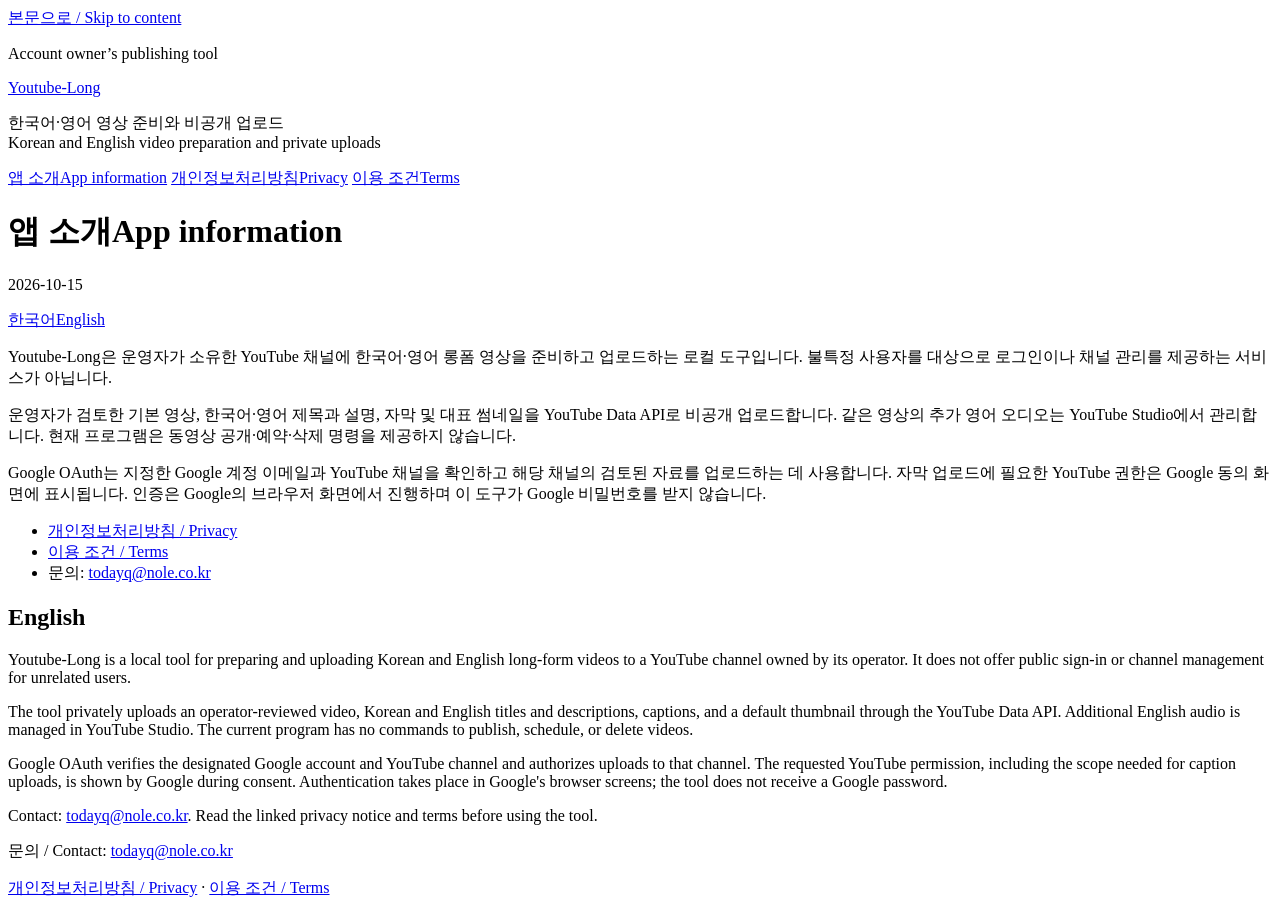
==== index.html @ 77531eec "Add approved public app information" ====
<!doctype html>
<html lang="ko">
<head>
  <meta charset="utf-8">
  <meta name="viewport" content="width=device-width,initial-scale=1">
  <meta name="description" content="Youtube-Long 앱 소개, 개인정보처리방침 및 이용 조건. App information, privacy and terms.">
  <meta http-equiv="Content-Security-Policy" content="default-src 'none'; style-src 'self'; base-uri 'none'; form-action 'none'">
  <title>Youtube-Long · 앱 소개 / App information</title>
  <link rel="stylesheet" href="styles.css">
</head>
<body>
  <a class="skip" href="#content">본문으로 / Skip to content</a>
  <div class="page">
    <header>
      <p class="eyebrow" lang="en">Account owner’s publishing tool</p>
      <a class="brand" href="index.html">Youtube-Long</a>
      <p class="intro">한국어·영어 영상 준비와 비공개 업로드<br><span lang="en">Korean and English video preparation and private uploads</span></p>
      <nav aria-label="문서 / Documents"><a href="index.html" aria-current="page">앱 소개<span lang="en">App information</span></a>
<a href="privacy.html">개인정보처리방침<span lang="en">Privacy</span></a>
<a href="terms.html">이용 조건<span lang="en">Terms</span></a></nav>
    </header>
    <main id="content">
      <div class="document-heading"><h1>앱 소개<span lang="en">App information</span></h1><p class="date">2026-10-15</p></div>
      <div class="language-nav"><a href="#korean" lang="ko">한국어</a><a href="#english" lang="en">English</a></div>
      <section id="korean" lang="ko" aria-label="한국어"><p>Youtube-Long은 운영자가 소유한 YouTube 채널에 한국어·영어 롱폼 영상을 준비하고 업로드하는 로컬 도구입니다. 불특정 사용자를 대상으로 로그인이나 채널 관리를 제공하는 서비스가 아닙니다.</p>
<p>운영자가 검토한 기본 영상, 한국어·영어 제목과 설명, 자막 및 대표 썸네일을 YouTube Data API로 비공개 업로드합니다. 같은 영상의 추가 영어 오디오는 YouTube Studio에서 관리합니다. 현재 프로그램은 동영상 공개·예약·삭제 명령을 제공하지 않습니다.</p>
<p>Google OAuth는 지정한 Google 계정 이메일과 YouTube 채널을 확인하고 해당 채널의 검토된 자료를 업로드하는 데 사용합니다. 자막 업로드에 필요한 YouTube 권한은 Google 동의 화면에 표시됩니다. 인증은 Google의 브라우저 화면에서 진행하며 이 도구가 Google 비밀번호를 받지 않습니다.</p>
<ul>
<li><a href="privacy.html">개인정보처리방침 / Privacy</a></li>
<li><a href="terms.html">이용 조건 / Terms</a></li>
<li>문의: <a href="mailto:todayq@nole.co.kr">todayq@nole.co.kr</a></li>
</ul>
</section>
      <section id="english" lang="en" aria-label="English"><h2>English</h2><p>Youtube-Long is a local tool for preparing and uploading Korean and English long-form videos to a YouTube channel owned by its operator. It does not offer public sign-in or channel management for unrelated users.</p>
<p>The tool privately uploads an operator-reviewed video, Korean and English titles and descriptions, captions, and a default thumbnail through the YouTube Data API. Additional English audio is managed in YouTube Studio. The current program has no commands to publish, schedule, or delete videos.</p>
<p>Google OAuth verifies the designated Google account and YouTube channel and authorizes uploads to that channel. The requested YouTube permission, including the scope needed for caption uploads, is shown by Google during consent. Authentication takes place in Google&#39;s browser screens; the tool does not receive a Google password.</p>
<p>Contact: <a href="mailto:todayq@nole.co.kr">todayq@nole.co.kr</a>. Read the linked privacy notice and terms before using the tool.</p>
</section>
    </main>
    <footer><p>문의 / Contact: <a href="mailto:todayq@nole.co.kr">todayq@nole.co.kr</a></p><p><a href="privacy.html">개인정보처리방침 / Privacy</a> · <a href="terms.html">이용 조건 / Terms</a></p></footer>
  </div>
</body>
</html>
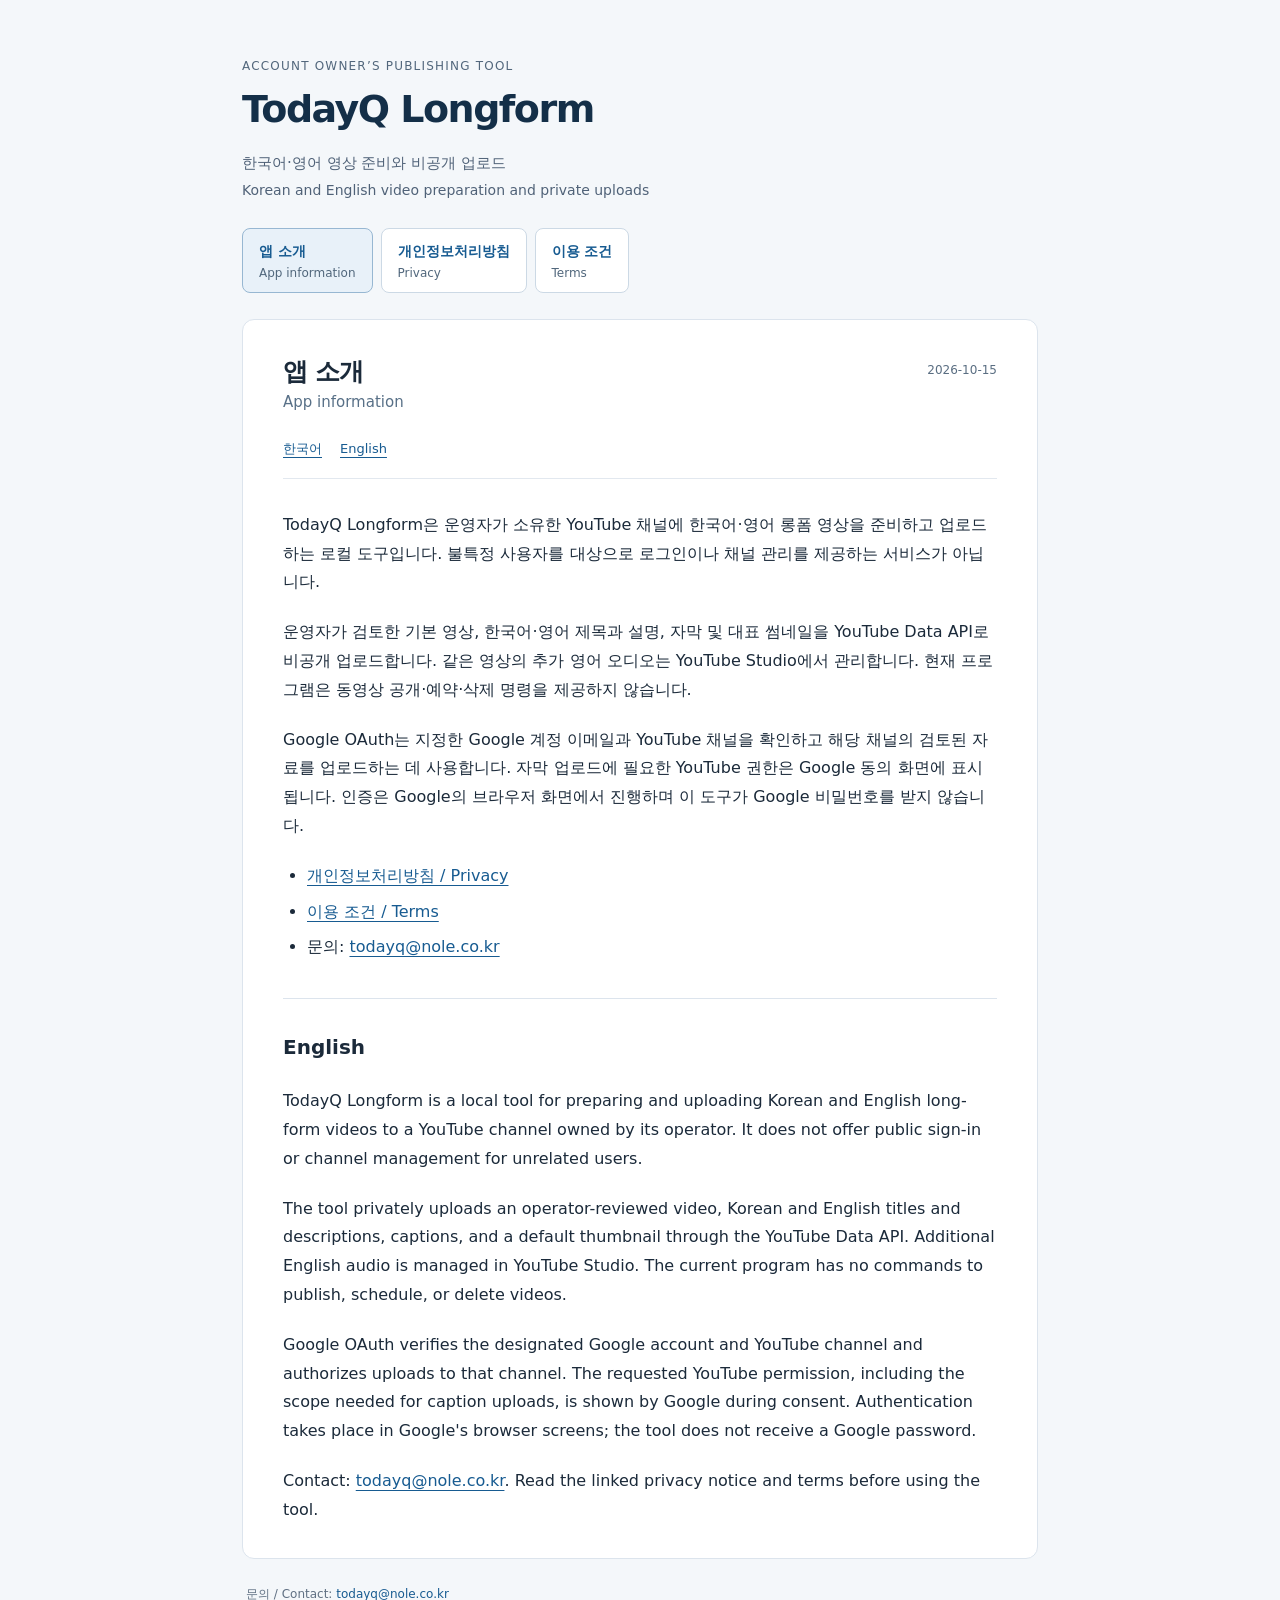
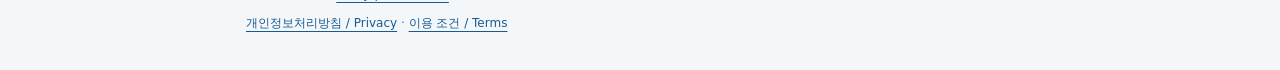
==== commit e96ed68a: "Align OAuth app display name with Google branding requirements" ====
--- a/index.html
+++ b/index.html
@@ -3,9 +3,9 @@
 <head>
   <meta charset="utf-8">
   <meta name="viewport" content="width=device-width,initial-scale=1">
-  <meta name="description" content="Youtube-Long 앱 소개, 개인정보처리방침 및 이용 조건. App information, privacy and terms.">
+  <meta name="description" content="TodayQ Longform 앱 소개, 개인정보처리방침 및 이용 조건. App information, privacy and terms.">
   <meta http-equiv="Content-Security-Policy" content="default-src 'none'; style-src 'self'; base-uri 'none'; form-action 'none'">
-  <title>Youtube-Long · 앱 소개 / App information</title>
+  <title>TodayQ Longform · 앱 소개 / App information</title>
   <link rel="stylesheet" href="styles.css">
 </head>
 <body>
@@ -13,7 +13,7 @@
   <div class="page">
     <header>
       <p class="eyebrow" lang="en">Account owner’s publishing tool</p>
-      <a class="brand" href="index.html">Youtube-Long</a>
+      <a class="brand" href="index.html">TodayQ Longform</a>
       <p class="intro">한국어·영어 영상 준비와 비공개 업로드<br><span lang="en">Korean and English video preparation and private uploads</span></p>
       <nav aria-label="문서 / Documents"><a href="index.html" aria-current="page">앱 소개<span lang="en">App information</span></a>
 <a href="privacy.html">개인정보처리방침<span lang="en">Privacy</span></a>
@@ -22,7 +22,7 @@
     <main id="content">
       <div class="document-heading"><h1>앱 소개<span lang="en">App information</span></h1><p class="date">2026-10-15</p></div>
       <div class="language-nav"><a href="#korean" lang="ko">한국어</a><a href="#english" lang="en">English</a></div>
-      <section id="korean" lang="ko" aria-label="한국어"><p>Youtube-Long은 운영자가 소유한 YouTube 채널에 한국어·영어 롱폼 영상을 준비하고 업로드하는 로컬 도구입니다. 불특정 사용자를 대상으로 로그인이나 채널 관리를 제공하는 서비스가 아닙니다.</p>
+      <section id="korean" lang="ko" aria-label="한국어"><p>TodayQ Longform은 운영자가 소유한 YouTube 채널에 한국어·영어 롱폼 영상을 준비하고 업로드하는 로컬 도구입니다. 불특정 사용자를 대상으로 로그인이나 채널 관리를 제공하는 서비스가 아닙니다.</p>
 <p>운영자가 검토한 기본 영상, 한국어·영어 제목과 설명, 자막 및 대표 썸네일을 YouTube Data API로 비공개 업로드합니다. 같은 영상의 추가 영어 오디오는 YouTube Studio에서 관리합니다. 현재 프로그램은 동영상 공개·예약·삭제 명령을 제공하지 않습니다.</p>
 <p>Google OAuth는 지정한 Google 계정 이메일과 YouTube 채널을 확인하고 해당 채널의 검토된 자료를 업로드하는 데 사용합니다. 자막 업로드에 필요한 YouTube 권한은 Google 동의 화면에 표시됩니다. 인증은 Google의 브라우저 화면에서 진행하며 이 도구가 Google 비밀번호를 받지 않습니다.</p>
 <ul>
@@ -31,7 +31,7 @@
 <li>문의: <a href="mailto:todayq@nole.co.kr">todayq@nole.co.kr</a></li>
 </ul>
 </section>
-      <section id="english" lang="en" aria-label="English"><h2>English</h2><p>Youtube-Long is a local tool for preparing and uploading Korean and English long-form videos to a YouTube channel owned by its operator. It does not offer public sign-in or channel management for unrelated users.</p>
+      <section id="english" lang="en" aria-label="English"><h2>English</h2><p>TodayQ Longform is a local tool for preparing and uploading Korean and English long-form videos to a YouTube channel owned by its operator. It does not offer public sign-in or channel management for unrelated users.</p>
 <p>The tool privately uploads an operator-reviewed video, Korean and English titles and descriptions, captions, and a default thumbnail through the YouTube Data API. Additional English audio is managed in YouTube Studio. The current program has no commands to publish, schedule, or delete videos.</p>
 <p>Google OAuth verifies the designated Google account and YouTube channel and authorizes uploads to that channel. The requested YouTube permission, including the scope needed for caption uploads, is shown by Google during consent. Authentication takes place in Google&#39;s browser screens; the tool does not receive a Google password.</p>
 <p>Contact: <a href="mailto:todayq@nole.co.kr">todayq@nole.co.kr</a>. Read the linked privacy notice and terms before using the tool.</p>
--- a/styles.css
+++ b/styles.css
@@ -0,0 +1 @@
+:root{color-scheme:light;font-family:-apple-system,BlinkMacSystemFont,"Apple SD Gothic Neo",system-ui,sans-serif;color:#1b2a3a;background:#f4f7fa;line-height:1.8;font-size:16px}*{box-sizing:border-box}body{margin:0}a{color:#175b91;text-underline-offset:4px}a:hover{color:#102f4c}a:focus-visible{outline:3px solid #3292cc;outline-offset:4px;border-radius:3px}.skip{position:absolute;left:16px;top:-80px;background:#fff;padding:12px;z-index:1}.skip:focus{top:12px}.page{max-width:860px;margin:auto;padding:56px 32px 28px}header{padding-bottom:26px}.eyebrow{margin:0 0 9px;color:#52677c;font-size:12px;letter-spacing:.1em;text-transform:uppercase}.brand{display:inline-block;font-size:38px;line-height:1.2;font-weight:750;color:#142f48;text-decoration:none;letter-spacing:-.04em}.intro{color:#506278;font-size:15px;margin:18px 0 24px}.intro span{font-size:14px}nav{display:flex;gap:8px;flex-wrap:wrap}nav a{display:block;padding:10px 16px;border:1px solid #ccd9e5;border-radius:8px;text-decoration:none;font-size:14px;font-weight:600;background:#fff}nav a span{display:block;font-size:12px;font-weight:400;color:#51677c;line-height:1.5}nav a[aria-current=page]{background:#e8f1f9;border-color:#97b7d2}main{background:#fff;border:1px solid #dce4ed;border-radius:12px;padding:34px 40px;overflow-wrap:anywhere}.document-heading{display:flex;align-items:flex-start;justify-content:space-between;gap:16px}h1{margin:0;font-size:25px;line-height:1.4;letter-spacing:-.03em}h1 span{display:block;font-size:15px;color:#587087;font-weight:400;letter-spacing:0;margin-top:3px}.date{font-size:12px;color:#5a6e82;margin:6px 0 0;white-space:nowrap}.language-nav{display:flex;gap:18px;font-size:13px;margin:24px 0 32px;padding-bottom:17px;border-bottom:1px solid #e2e8ef}p{margin:0 0 21px}ul{padding-left:24px;margin:0 0 22px}li{margin-bottom:7px}strong{font-weight:650}h2{font-size:20px;margin:0 0 22px}#english{border-top:1px solid #dce4ed;margin-top:36px;padding-top:30px}section{scroll-margin-top:24px}section>:last-child{margin-bottom:0}footer{padding:25px 4px 0;color:#607083;font-size:12px}footer p{margin:0 0 7px}@media(max-width:600px){.page{padding:30px 16px 22px}.brand{font-size:32px}.intro{font-size:14px}.intro span{font-size:12px}nav{gap:6px}nav a{padding:9px 11px;font-size:12px}nav a span{font-size:10px}main{padding:25px 21px}.document-heading{display:block}h1{font-size:23px}.date{margin-top:12px}.language-nav{margin-top:20px}section{font-size:15px;line-height:1.85}}
